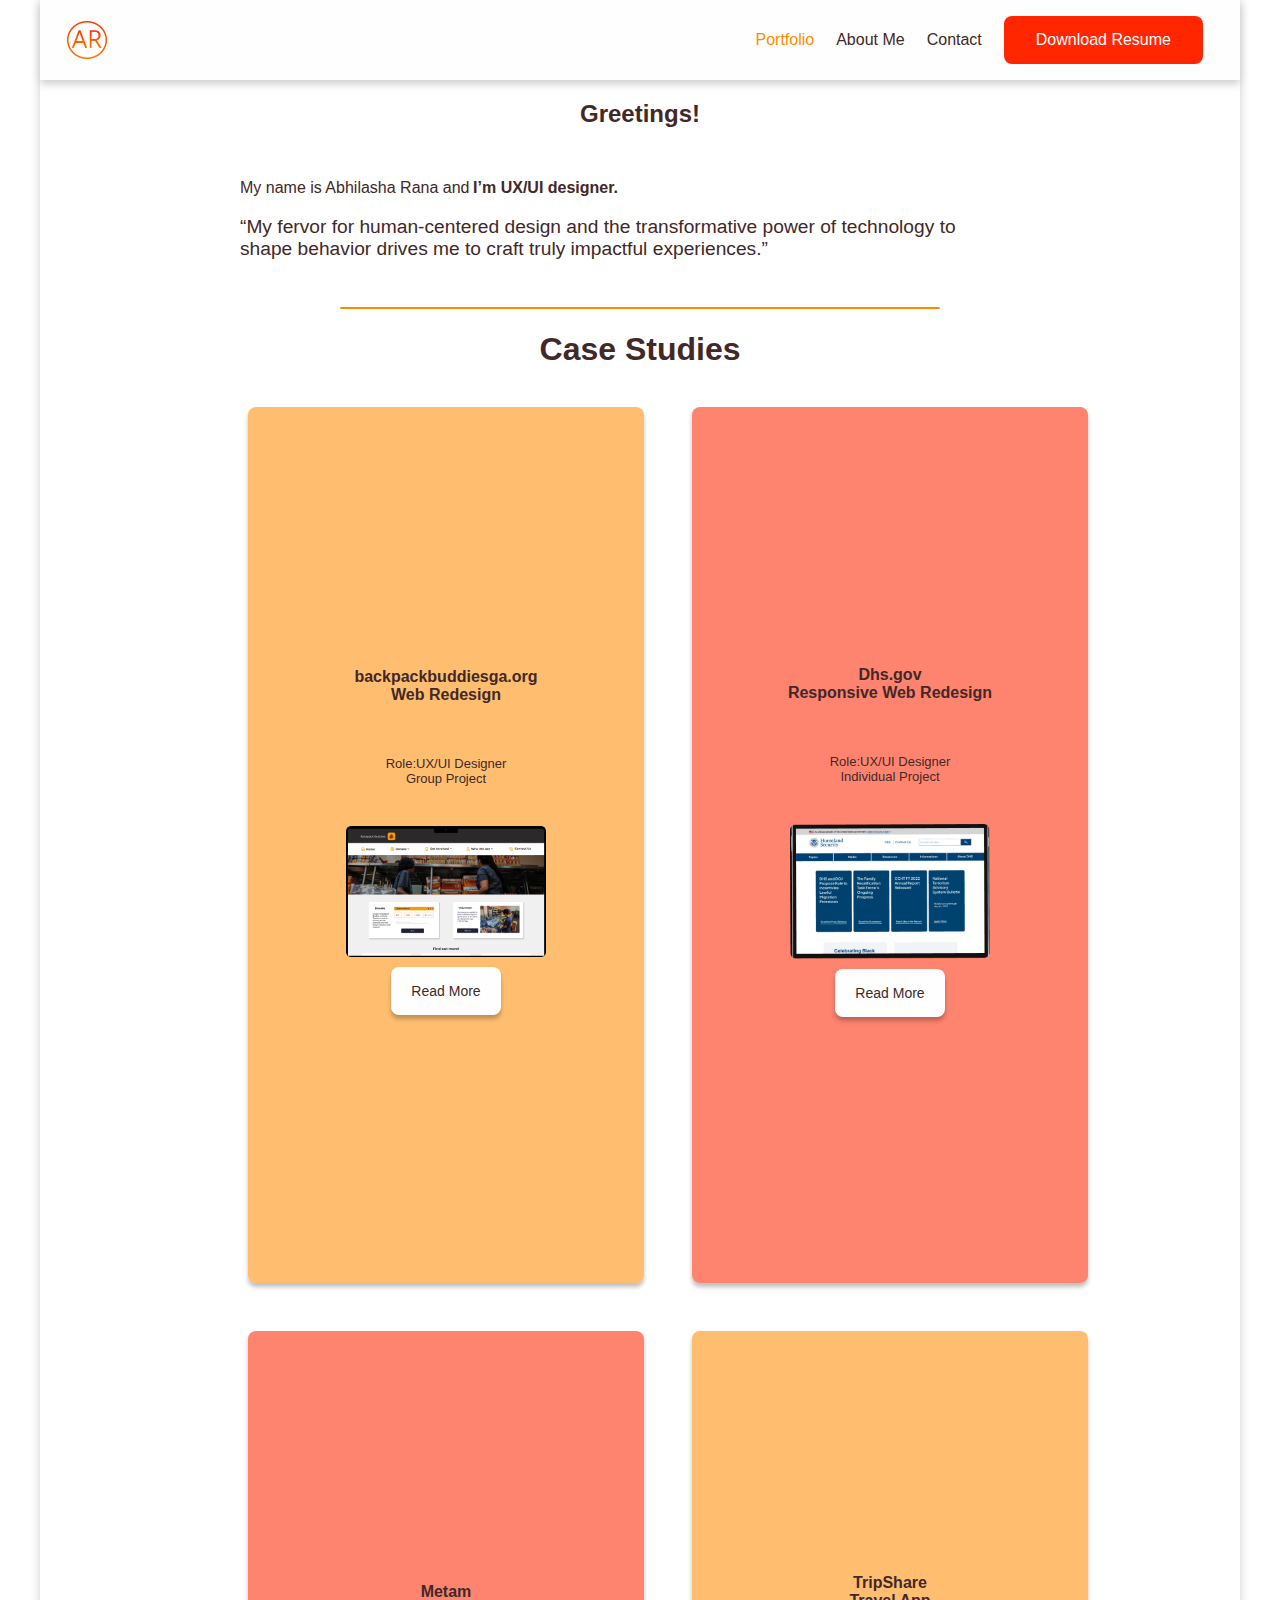
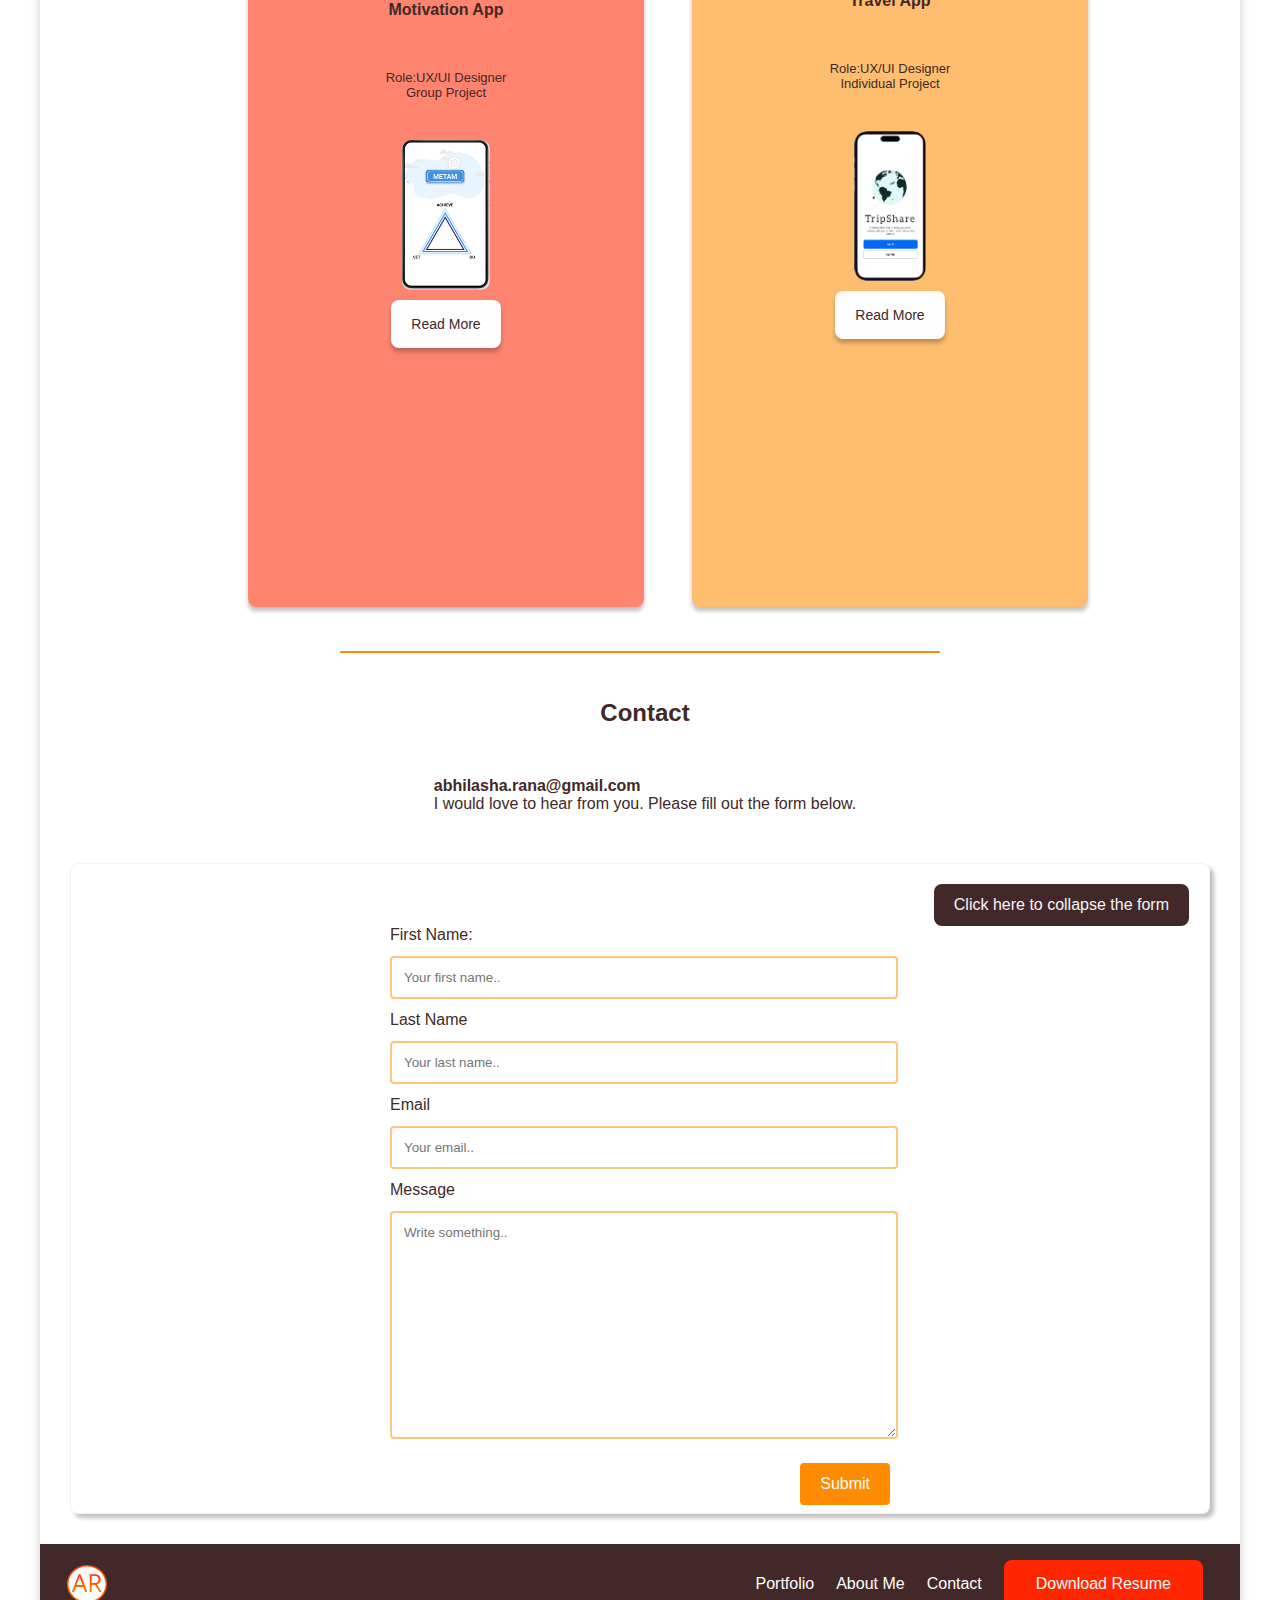
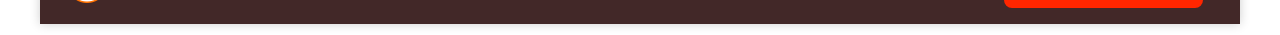
==== index.html @ 537cb875 "Changes" ====
<!DOCTYPE html>
<html lang="en">
<head>
    <meta charset="UTF-8">
    <title>Abhilasha Rana Portfolio</title>
    <!--HW 18. Added My Skills section on About Me page-->
        <link rel="icon" href="HOrangeLogo.png" />
        <link rel="Stylesheet" href="CSS/style.css" type="text/css"/>
        <link rel="preconnect" href="https://fonts.googleapis.com">
        <link rel="preconnect" href="https://fonts.gstatic.com" crossorigin>
        <link href="https://fonts.googleapis.com/css2?family=Oooh+Baby&family=Poppins:ital@0;1&display=swap" rel="stylesheet">
</head>
<body>
<!--Navbar Section   -->
<header class="navigation">
    <div class="logoDisplay"><img src="./Images/HOrangeLogo.png" class="logo" /></div>
    <nav >
       <ul >
         <li style="color:#FF8C00">Portfolio</li>
           <li><a style="color:#422828" href="aboutMe.html">About Me</a></About></li>
           <li><a style="color:#422828" href="mailto:abhilasha.rana@gmail.com">Contact</a></li>
           <li> <a href="./Documents/AbhilashaRanaUXUIResume2CareerServ.pdf">
            <button> Download Resume </button>
          </a> </li>
       </ul>
    </nav>
  </header>
<!--B. Hero img-->
<!--HW18>>My Works below Hero img-->
<section class="heroImg">
<h2 >Greetings!</h2>
<br>
<div class="addPadding">
   
  <p style="font-weight: bold;"><span style="font-weight: lighter;font-size:medium;" > My name is Abhilasha Rana and</span>
   <span style="font-size: medium;"> I’m UX/UI designer.</span><br>
  </p>
  <p style="font-weight:light; font-size: larger;">
   “My fervor for human-centered design and the transformative power of technology to shape 
    behavior drives me to craft truly impactful experiences.”
</p>
</div>
   <hr class="smallHRstyle">
</div>


<!-- HW18- My Work constructed using CSS Grid-->

<h1>Case Studies</h1>
<br>
<div class="gridContainer"> 
   <div class="caseStudy1">
    <h4>backpackbuddiesga.org<br> Web Redesign</h4>
    <p>Role:UX/UI Designer <br>Group Project</p>
    <img class="caseStudyImg" src="./Images/BackPackBuddiesDesktop.png"/>
    <button class="ReadMorebutton"> Read More</button><br>
   </div>
    
   <div class="caseStudy2">
    <h4>Dhs.gov<br> Responsive Web Redesign</h4>
    <p>Role:UX/UI Designer <br>Individual Project</p>
    <img class="caseStudyImg" src="./Images/RedesignDesktop.png"/>
    <button class="ReadMorebutton"> Read More</button><br>
   </div>
   
   <div class="caseStudy3">
    <h4> Metam <br> Motivation App</h4>
    <p>Role:UX/UI Designer <br>Group Project</p>
    <img class="caseStudyMobileImg" src="./Images/MetamMobile.png"/>
    <button class="ReadMorebutton"> Read More</button><br>
   </div>
    
   <div class="caseStudy4">
    <h4>TripShare<br> Travel App</h4>
    <p>Role:UX/UI Designer <br>Individual Project</p>
    <img class="caseStudyMobileImg" src="./Images/TripShareMobile.png"/>
    <button class="ReadMorebutton"> Read More</button><br><br> 
    
    </div>

   </div>

</section>
<br><br>

<hr class="smallHRstyle">

<!--C. Footer-->
<!--HW 19- Interactive Form Accordian-->
<br>

<section>
      
      <div class="contactForm">
         <h2>Contact</h2>
        <p><span style="font-weight: bold;font-size: medium">abhilasha.rana@gmail.com</span><br>
         <span style="font-weight: lighter;font-size: medium">I would love to hear from you. Please fill out the form below. </span>
        </p>
      </div>
       <div class="form-container">
            <button class="expandable"> Click here to collapse the form </button>
         
            <div class="form-content"> 
             <form>
               <label for="fname">First Name:</label>
               <input type="text" id="fname" name="firstname" placeholder="Your first name.." required>
               <label for="lname">Last Name</label>
		         <input type="text" id="lname" name="lastname" placeholder="Your last name.." required>
               <label for="email">Email</label>
               <input type="email" id="email" name="email" placeholder="Your email.." required>
               <label for="message">Message</label>
               <textarea id="message" name="message" placeholder="Write something.." style="height:200px" required></textarea>
             </form>
             <button id="submitButton" type="submit">Submit</button>
            </div>
            
       

     </div>

   <!--Footer navigation section-->

     <footer class="footerNav">
       <div class="logoDisplay"><img src="Images/HOrangeLogo.png" class="logo" /></div>
       
      
       <nav >
         <ul >
             <li> <a href="index.html"></a>Portfolio </li>
             <li><a href="aboutMe.html"></a>About Me</li>
             <li ><a style="color:#fefefe" href="mailto:abhilasha.rana@gmail.com">Contact </a></li>
             
             <li> <a href="./Documents/AbhilashaRanaUXUIResume2CareerServ.pdf">
              <button> Download Resume </button>
            </a> </li>
         </ul>
  
   </footer>
</section>

    
</body>
<script src="https://ajax.googleapis.com/ajax/libs/jquery/3.5.1/jquery.min.js"></script>
<script src="js/index.js"></script>
</html>
---- CSS/style.css ----
/** HW 19  **/

.contactForm{
 display:flex;
 flex-direction: column;
 align-items: center;
 margin: 0;
 margin-left: 30px;
 margin-right: auto;
 margin-bottom: 20px;
 max-width: 1150px;
 height: auto;;
 font-family: 'Plus Jakarta Sans', sans-serif;
 color: #422828;

}

.form-container {
    margin: 0;
 margin-left: 30px;
 margin-right: 30px;
 margin-bottom: 30px;
 max-width: 1150px;
 min-height: 40px;
 font-family: 'Plus Jakarta Sans', sans-serif;
 color: #422828;


    border: .05px solid #f2f2f2;
    box-shadow: 4px 4px 4px rgba(0, 0, 0, 0.25);
    border-radius: 8px;
    padding: 20px;
    
  }


.expandable,
.collapsible {
    
  background-color: #42282890;
  color: whitesmoke;
  padding: 12px 20px;
  border: none;
  border-radius: 8px;
  text-align: center;
  font-size: 16px;
  cursor: pointer;
  float:right;
}

.active,
.expandable:hover,
.collapsible:hover {
  background-color: #422828;
}


  .form-content {
    margin: auto;
    max-width: 500px;
    padding:30px;
    border: 0 solid #f2f2f2;
    border-radius: 5px;
    background-color: white;
  }

  #plusImg{

    height: 30px;
    width:30px;
    align-items: right;
  }

 

input[type=text], input[type=email], textarea {
    width: 96%;
    padding: 12px;
    border: 2px solid #ff8c0080;
    border-radius: 4px;
    resize: vertical;
    font-family: 'Plus Jakarta Sans', sans-serif;
    color: #422828;
}
#message{

margin-bottom: 20px;
}

label {
    padding: 12px 12px 12px 0;
    display: inline-block;
}

#submitButton[type=submit] {
    background-color: #FF8C00;
    color: white;
    padding: 12px 20px;
    border: none;
    border-radius: 4px;
    cursor: pointer;
    float: right;
}


/** HW 18 My Work section-Portfolio page  **/


.gridContainer{

    display:grid;
    height:200vh;
    width:70%;
    padding-left:  13rem; ;
    padding-right: 13rem;
    gap: 3rem;
    grid-template-columns: 1fr 1fr;
    grid-template-rows: 1fr 1fr ;
    grid-template-areas: 
    'caseStudy1 caseStudy2'
     'caseStudy3 caseStudy4'
    ;

}

.ReadMorebutton{
    display: inline-block;
    background-color: #FFFEFE;
    box-shadow: 0px 4px 4px rgba(0, 0, 0, 0.25);
    border-radius: 8px;
     border: none;
     color: #422828;
     text-align: center;
    text-decoration: none;
    padding: 16px 20px;
    font-size: 14px;
     
    }

.caseStudyImg {
 height:auto;
 width: 200px;
  }

.caseStudyMobileImg{
   height:150px;
   width: auto; 
  }

.caseStudy1{
    display:flex;
    flex-direction: column;
    justify-content:center;
    align-items:center ;
    background: #FF8C0090;
    box-shadow: 0px 4px 4px rgba(0, 0, 0, 0.25);
    border-radius: 8px;
/** RowStart/ColStart/RowEnd/ColEnd **/
/**grid-area: 1/1/1/2; **/
padding-bottom: 10px;
grid-area: caseStudy1;

}

.caseStudy2{
    display:flex;
    flex-direction: column;
    justify-content:center;
    align-items:center ;
background: #FF260090;
box-shadow: 0px 4px 4px rgba(0, 0, 0, 0.25);
border-radius: 8px;
/**grid-area: 1/2/1/2;**/
padding-bottom: 10px;
grid-area: caseStudy2;
}

.caseStudy3{
    display:flex;
    flex-direction: column;
    justify-content:center;
    align-items:center ;
background: #FF260090;
box-shadow: 0px 4px 4px rgba(0, 0, 0, 0.25);
border-radius: 8px;  
grid-area: 2/1/2/2;
padding-bottom: 10px;
grid-area: caseStudy3;
 }

.caseStudy4{
    display:flex;
    flex-direction: column;
    justify-content:center;
    align-items:center ;
background: #FF8C0090;
box-shadow: 0px 4px 4px rgba(0, 0, 0, 0.25);
border-radius: 8px;
grid-area: 2/2/2/2;
padding-bottom: 10px;
grid-area: caseStudy4;
}


/** HW 18  My Skill section-About Me page  **/


.flexContainer{
    display:flex;
    flex-direction: row;
    justify-content:center;
    align-items: center;
    height:auto;
    gap:2rem;
    margin: 20px 30px 30px 30px;
    padding-bottom: 30px;

}
.userResearch{
    flex:1;
    max-width: 33%;
    padding:20px;
    background-color: #f4ca96;
    border-radius: 5px;
    text-align:center;
   
}

.userInterfaceDesign{
    flex:1;
    max-width: 33%;
    padding:20px;
    background-color: #f4ca96;
   
    border-radius: 5px;
    text-align:center;

}
.webDevelopment{
    flex:1;
    max-width: 33%;
    padding:20px;
    background-color: #f4ca96;
    border-radius: 5px;
    text-align:center;
}

.smallHRstyle{
    
    
    background-color: #FF8C00;
    width: 50%;
    height: 2px;
    border: none;
    border-radius: 4px;
}







/** HW 17 **/


.addPadding{
    display: block;
    align-items: center;
    width: 80%;
    padding-bottom: 20px;
    text-align: left;
}

.addPadding p{
    font-size: auto;
    margin-inline-start: 200px;
    margin-inline-end: 30px;
    display: block;
    margin-block-start: 1em;
    margin-block-end: 1em;
    

 }

 .addPadding img{
    width: 200px;
    float: right;
    margin: 5px 0px 20px 20px;
    border-radius: 8px;
    /**box-shadow: 4px 4px 8px #CECECE; **/
   
 }



.navigation{
    background-color:#FFFEFE ;
    display: flex;
    align-items: center;
    box-shadow: 0px 4px 8px #CECECE;
    flex-direction: row;
   justify-content: space-between;
    padding: 0px 16px 0px 16px;
     height: 80px;
  
}

.logo{
    width: 40%;
    padding: 1%;
    display: flex;
    justify-content: center;
    align-items: center;
    margin: 10px;
   

}

.logoDisplay{
    display: inline-block;
    color:#422828;
}

nav {
   
    display: inline-block;
    margin: 10px;

}

nav ul{
    display: flex;
    flex-direction: row;
    list-style-type: none;
    text-decoration: none;
    align-items: baseline;

}


li{
    display: inline-block;
    padding: 11px 11px;
   
    }


a {
        text-decoration: none;
       
    }


    
button {
        background-color: #FF2600; /* red */
        border: none;
        color: white;
        padding: 15px 32px;
        text-align: center;
        text-decoration: none;
        display: inline-block;
        font-size: 16px;
        border-radius: 8px;
      }


      button[type=submit]:hover {
        background-color: #FF260080;
    }
    

body {
    background-color: white;
    margin: 0;
    margin-left: auto;
    margin-right: auto;
    max-width: 1200px;
    height:auto;
    font-family: 'Plus Jakarta Sans', sans-serif;
    color: #422828;
    box-shadow: 0px 0px 10px #CECECE;
}

.footerNav{
    background-color:#422828 ;
    display: flex;
    align-items: center;
    flex-direction: row;
    justify-content: space-between;
    padding: 0px 16px 0px 16px;
    height: 80px;
    font-family: 'Plus Jakarta Sans', sans-serif;
    color: white;

}

.heroImg{
    text-align:center;
    height: auto;
    

}

img {
 
    display: inline-block;
    width: 130px;
    height:auto;
    padding: 10px;
    overflow-clip-margin: content-box;
    overflow: clip;
}


p{
    margin: 30px;
    font-size: small;
}
/** HW 18 Media Queries**/


@media (max-width:600px) {

  
    .flexContainer {
        flex-direction:column;
        width:100%;
        align-items: center;
        
      
        
    }
    .userResearch, .userInterfaceDesign, .webDevelopment{
        max-width: 80%;
        
    }
   
    .gridContainer{
        display:grid;
        height:auto;
        padding-left: 7rem;
        padding-right: 3rem;
       
        grid-template-columns: 1fr;
        grid-template-rows: 1fr 1fr 1fr 1fr ;
       grid-template-areas: 
       'caseStudy1'
       'caseStudy2'
       'caseStudy3'
       'caseStudy4';
       
    
    
    }
    .caseStudy1, .caseStudy2, .caseStudy3, .caseStudy4{
        max-width: 80%;
    }

}
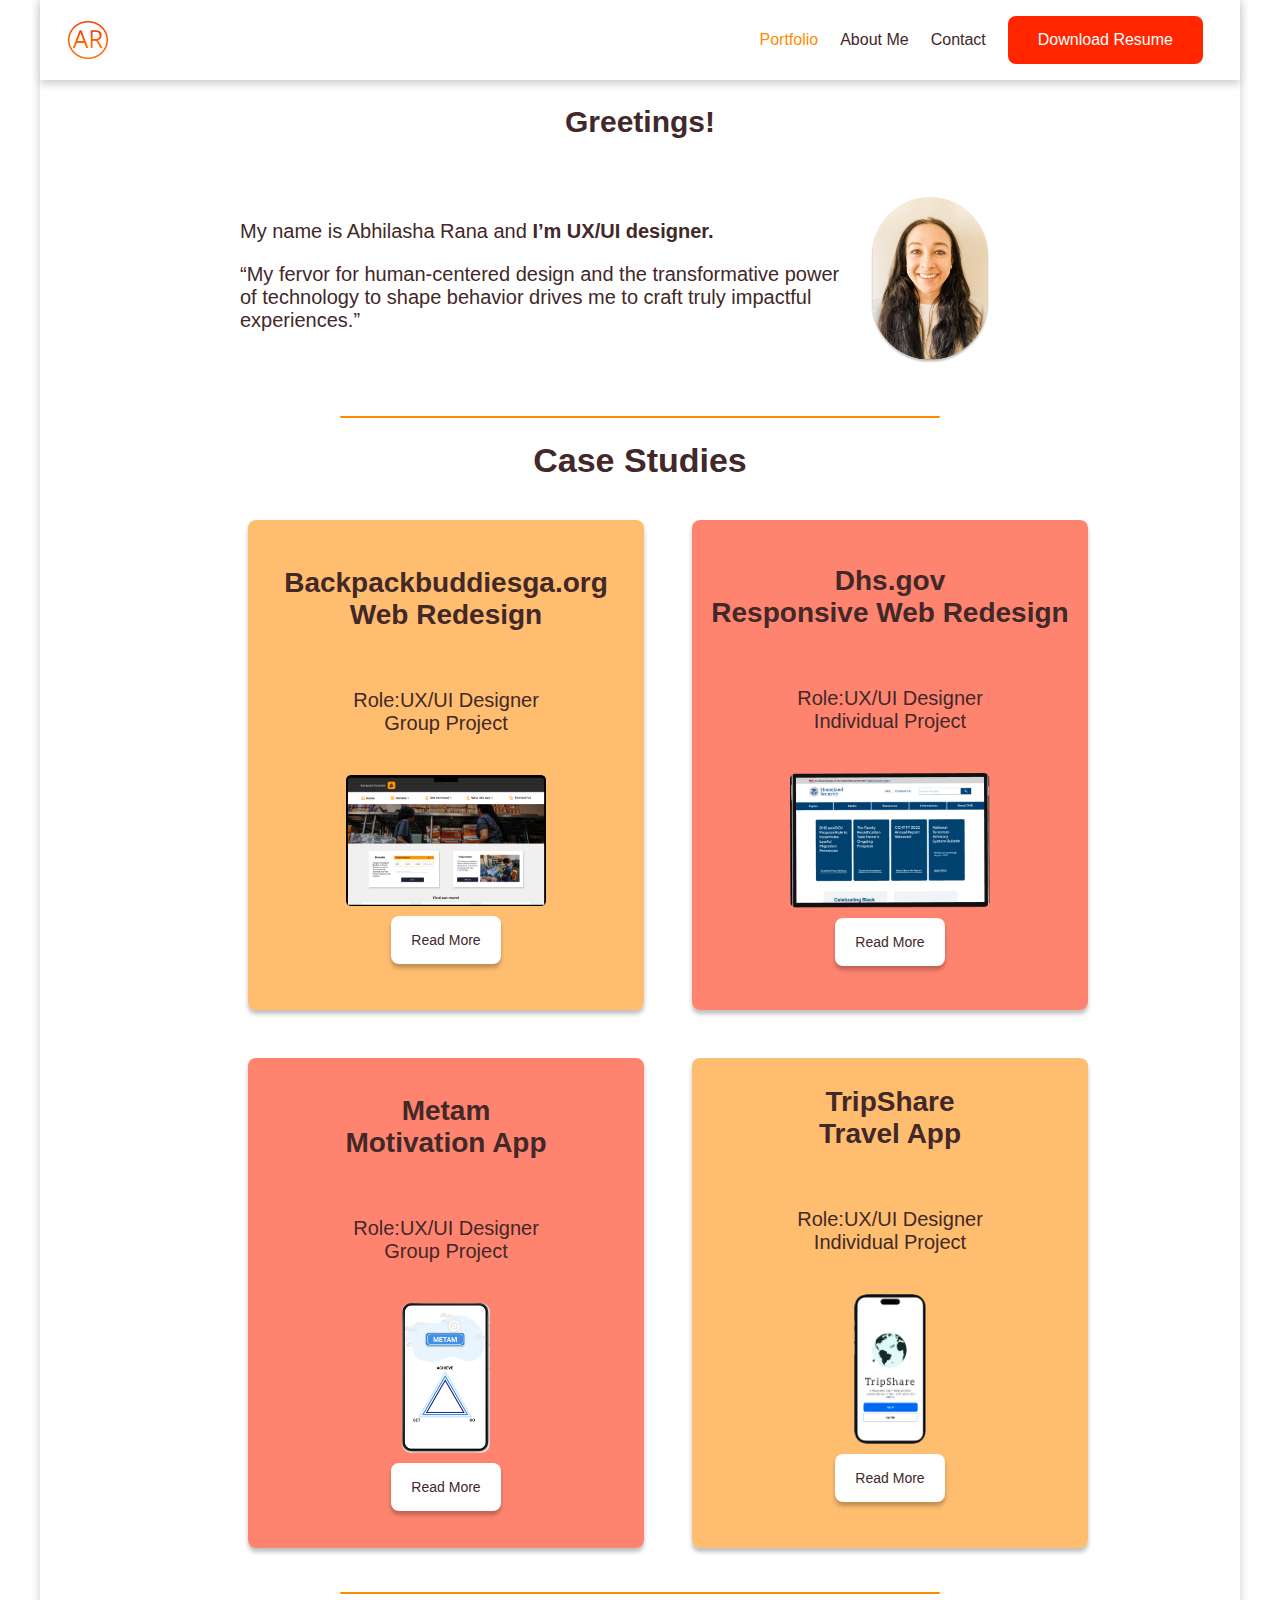
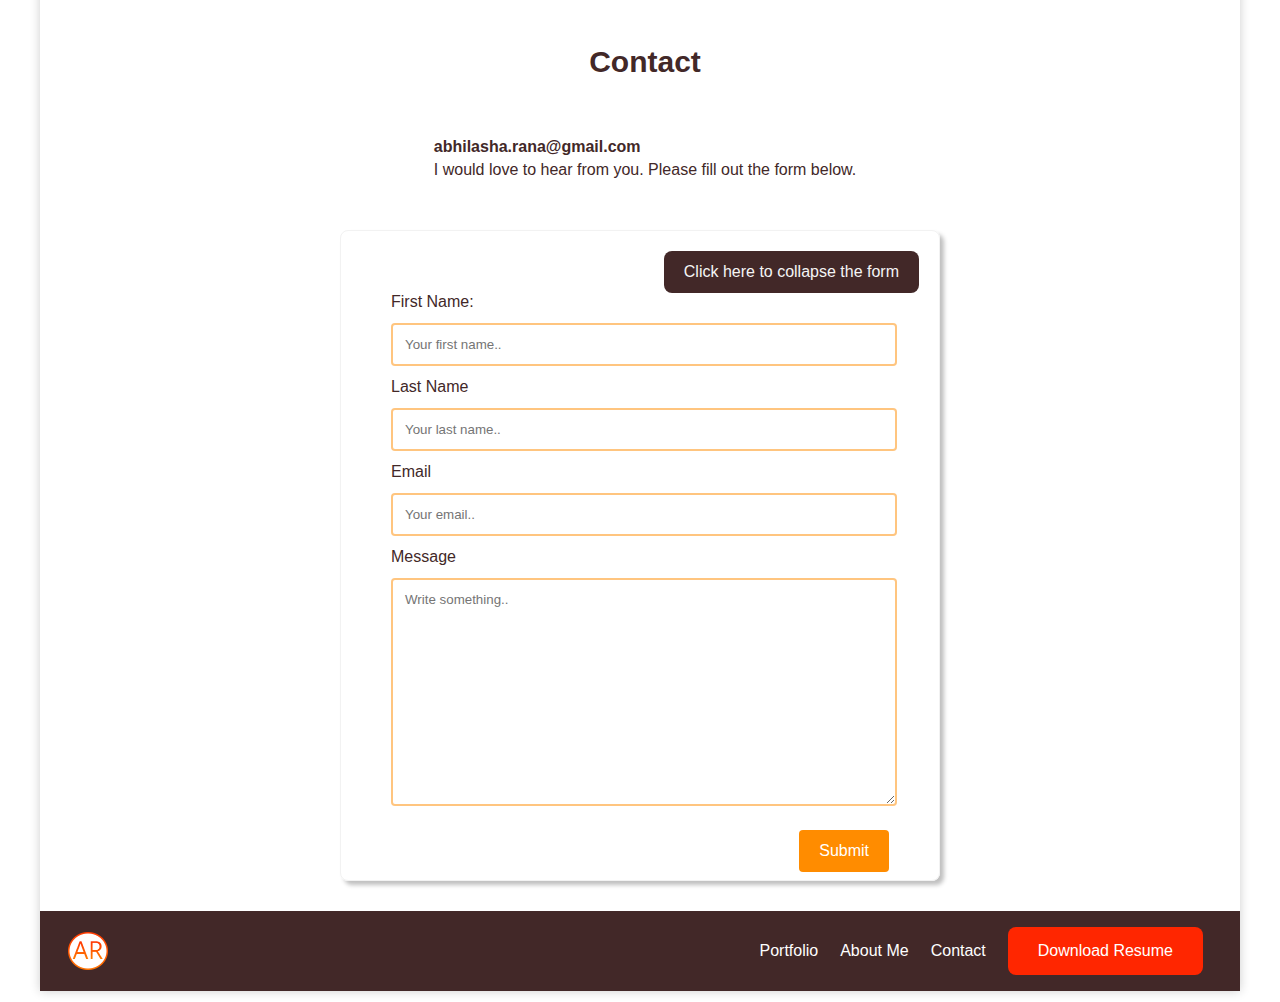
==== commit 193b7dad: "made some changes" ====
--- a/index.html
+++ b/index.html
@@ -13,35 +13,46 @@
 <body>
 <!--Navbar Section   -->
 <header class="navigation">
-    <div class="logoDisplay"><img src="./Images/HOrangeLogo.png" class="logo" /></div>
+    <img src="./Images/HOrangeLogo.png" id="logoImg" />
     <nav >
        <ul >
          <li style="color:#FF8C00">Portfolio</li>
            <li><a style="color:#422828" href="aboutMe.html">About Me</a></About></li>
-           <li><a style="color:#422828" href="mailto:abhilasha.rana@gmail.com">Contact</a></li>
-           <li> <a href="./Documents/AbhilashaRanaUXUIResume2CareerServ.pdf">
+           <li><a style="color:#422828" href="mailto:abhilasha.rana@gmail.com" target="_blank">Contact</a></li>
+           <li> <a href="./Documents/AbhilashaRanaUXUIResume2CareerServ.pdf" target="_blank">
             <button> Download Resume </button>
           </a> </li>
        </ul>
     </nav>
+   </div>
+    </header>
   </header>
+
+
 <!--B. Hero img-->
 <!--HW18>>My Works below Hero img-->
 <section class="heroImg">
 <h2 >Greetings!</h2>
 <br>
+
 <div class="addPadding">
-   
-  <p style="font-weight: bold;"><span style="font-weight: lighter;font-size:medium;" > My name is Abhilasha Rana and</span>
-   <span style="font-size: medium;"> I’m UX/UI designer.</span><br>
-  </p>
-  <p style="font-weight:light; font-size: larger;">
+
+    <img  src="./Images/YellowProfile pic.png"  id="portfolioImg" alt="Abhilasha Rana's photo" />
+
+    <br>
+    <p><span style="font-weight: lighter;" > My name is Abhilasha Rana and</span>
+      <span style="font-weight:600;"> I’m UX/UI designer.</span><br>
+    </p>
+    <p style="font-weight:lighter;">
    “My fervor for human-centered design and the transformative power of technology to shape 
     behavior drives me to craft truly impactful experiences.”
-</p>
-</div>
+   </p>
+
+</div> <br><br>
+   
+  
+
    <hr class="smallHRstyle">
-</div>
 
 
 <!-- HW18- My Work constructed using CSS Grid-->
@@ -50,28 +61,28 @@
 <br>
 <div class="gridContainer"> 
    <div class="caseStudy1">
-    <h4>backpackbuddiesga.org<br> Web Redesign</h4>
+    <h3>Backpackbuddiesga.org<br> Web Redesign</h3>
     <p>Role:UX/UI Designer <br>Group Project</p>
     <img class="caseStudyImg" src="./Images/BackPackBuddiesDesktop.png"/>
     <button class="ReadMorebutton"> Read More</button><br>
    </div>
     
    <div class="caseStudy2">
-    <h4>Dhs.gov<br> Responsive Web Redesign</h4>
+    <h3>Dhs.gov<br> Responsive Web Redesign</h3>
     <p>Role:UX/UI Designer <br>Individual Project</p>
     <img class="caseStudyImg" src="./Images/RedesignDesktop.png"/>
     <button class="ReadMorebutton"> Read More</button><br>
    </div>
    
    <div class="caseStudy3">
-    <h4> Metam <br> Motivation App</h4>
+    <h3> Metam <br> Motivation App</h3>
     <p>Role:UX/UI Designer <br>Group Project</p>
     <img class="caseStudyMobileImg" src="./Images/MetamMobile.png"/>
     <button class="ReadMorebutton"> Read More</button><br>
    </div>
     
    <div class="caseStudy4">
-    <h4>TripShare<br> Travel App</h4>
+    <h3>TripShare<br> Travel App</h3>
     <p>Role:UX/UI Designer <br>Individual Project</p>
     <img class="caseStudyMobileImg" src="./Images/TripShareMobile.png"/>
     <button class="ReadMorebutton"> Read More</button><br><br> 
@@ -97,9 +108,9 @@
          <span style="font-weight: lighter;font-size: medium">I would love to hear from you. Please fill out the form below. </span>
         </p>
       </div>
+
        <div class="form-container">
             <button class="expandable"> Click here to collapse the form </button>
-         
             <div class="form-content"> 
              <form>
                <label for="fname">First Name:</label>
@@ -113,28 +124,20 @@
              </form>
              <button id="submitButton" type="submit">Submit</button>
             </div>
-            
-       
-
-     </div>
+      </div>
 
    <!--Footer navigation section-->
 
      <footer class="footerNav">
-       <div class="logoDisplay"><img src="Images/HOrangeLogo.png" class="logo" /></div>
-       
-      
+       <img  src="Images/HOrangeLogo.png" id="logoImg"/>
        <nav >
          <ul >
-             <li> <a href="index.html"></a>Portfolio </li>
-             <li><a href="aboutMe.html"></a>About Me</li>
-             <li ><a style="color:#fefefe" href="mailto:abhilasha.rana@gmail.com">Contact </a></li>
-             
-             <li> <a href="./Documents/AbhilashaRanaUXUIResume2CareerServ.pdf">
-              <button> Download Resume </button>
-            </a> </li>
-         </ul>
-  
+            <li> <a style="color:#fefefe" href="index.html">Portfolio</a></li>
+            <li><a style="color:#fefefe" href="aboutMe.html">About Me</a></li>
+            <li ><a style="color:#fefefe" href="mailto:abhilasha.rana@gmail.com" target="_blank">Contact </a></li>
+            
+            <li> <a href="./Documents/AbhilashaRanaUXUIResume2CareerServ.pdf" target="_blank"><button> Download Resume </button></a></li>
+        </ul>
    </footer>
 </section>
 
--- a/CSS/style.css
+++ b/CSS/style.css
@@ -17,20 +17,18 @@
 }
 
 .form-container {
-    margin: 0;
- margin-left: 30px;
- margin-right: 30px;
+ margin: 0;
+ margin-left: 300px;
+ margin-right: 300px;
  margin-bottom: 30px;
  max-width: 1150px;
  min-height: 40px;
  font-family: 'Plus Jakarta Sans', sans-serif;
  color: #422828;
-
-
-    border: .05px solid #f2f2f2;
-    box-shadow: 4px 4px 4px rgba(0, 0, 0, 0.25);
-    border-radius: 8px;
-    padding: 20px;
+ border: .05px solid #f2f2f2;
+ box-shadow: 4px 4px 4px rgba(0, 0, 0, 0.25);
+ border-radius: 8px;
+ padding: 20px;
     
   }
 
@@ -65,14 +63,6 @@
     background-color: white;
   }
 
-  #plusImg{
-
-    height: 30px;
-    width:30px;
-    align-items: right;
-  }
-
- 
 
 input[type=text], input[type=email], textarea {
     width: 96%;
@@ -110,7 +100,7 @@
 .gridContainer{
 
     display:grid;
-    height:200vh;
+    
     width:70%;
     padding-left:  13rem; ;
     padding-right: 13rem;
@@ -307,21 +297,7 @@
   
 }
 
-.logo{
-    width: 40%;
-    padding: 1%;
-    display: flex;
-    justify-content: center;
-    align-items: center;
-    margin: 10px;
-   
-
-}
-
-.logoDisplay{
-    display: inline-block;
-    color:#422828;
-}
+
 
 nav {
    
@@ -358,7 +334,7 @@
         background-color: #FF2600; /* red */
         border: none;
         color: white;
-        padding: 15px 32px;
+        padding: 15px 30px;
         text-align: center;
         text-decoration: none;
         display: inline-block;
@@ -405,7 +381,6 @@
 }
 
 img {
- 
     display: inline-block;
     width: 130px;
     height:auto;
@@ -413,11 +388,52 @@
     overflow-clip-margin: content-box;
     overflow: clip;
 }
+#portfolioImg{
+
+   width: 120px;
+}
+
+
+
+#logoImg{
+    display: inline-block;
+    color:#422828;
+    margin-left: 20px;
+    width: 40px;
+    padding: 2px;
+    display: flex;
+    justify-content: center;
+    align-items: center;
+    margin: 10px;
+}
+
 
 
 p{
     margin: 30px;
-    font-size: small;
+    font-size: 20px;
+}
+
+h1{
+    font-size: 34px; 
+    font-weight: bold;
+}
+
+h2{
+    font-size: 30px;
+    font-weight: bold;
+}
+
+h3{
+
+    font-size: 28px;
+    font-weight: bold;
+}
+
+h4{
+
+    font-size: 24px;
+    font-weight: bold;
 }
 /** HW 18 Media Queries**/
 
@@ -459,4 +475,35 @@
         max-width: 80%;
     }
 
+    .form-container{
+        margin-left: 2px;
+        margin-right:2px;
+        
+    }
+   
+
+      .expandable, .collapsible {
+        display: block;
+        padding: 12px 20px;
+       
+        font-size: 1.2em;
+       
+      }
+    
+      .form-content {
+        display: block;
+        max-width:400px;
+        padding: 20px;
+        margin-top: 20px;
+        margin-bottom: 20px;
+      }
+     
+
+
+      input[type="text"],
+      input[type="email"],
+      textarea {
+        width: 100%;
+      }
+
 }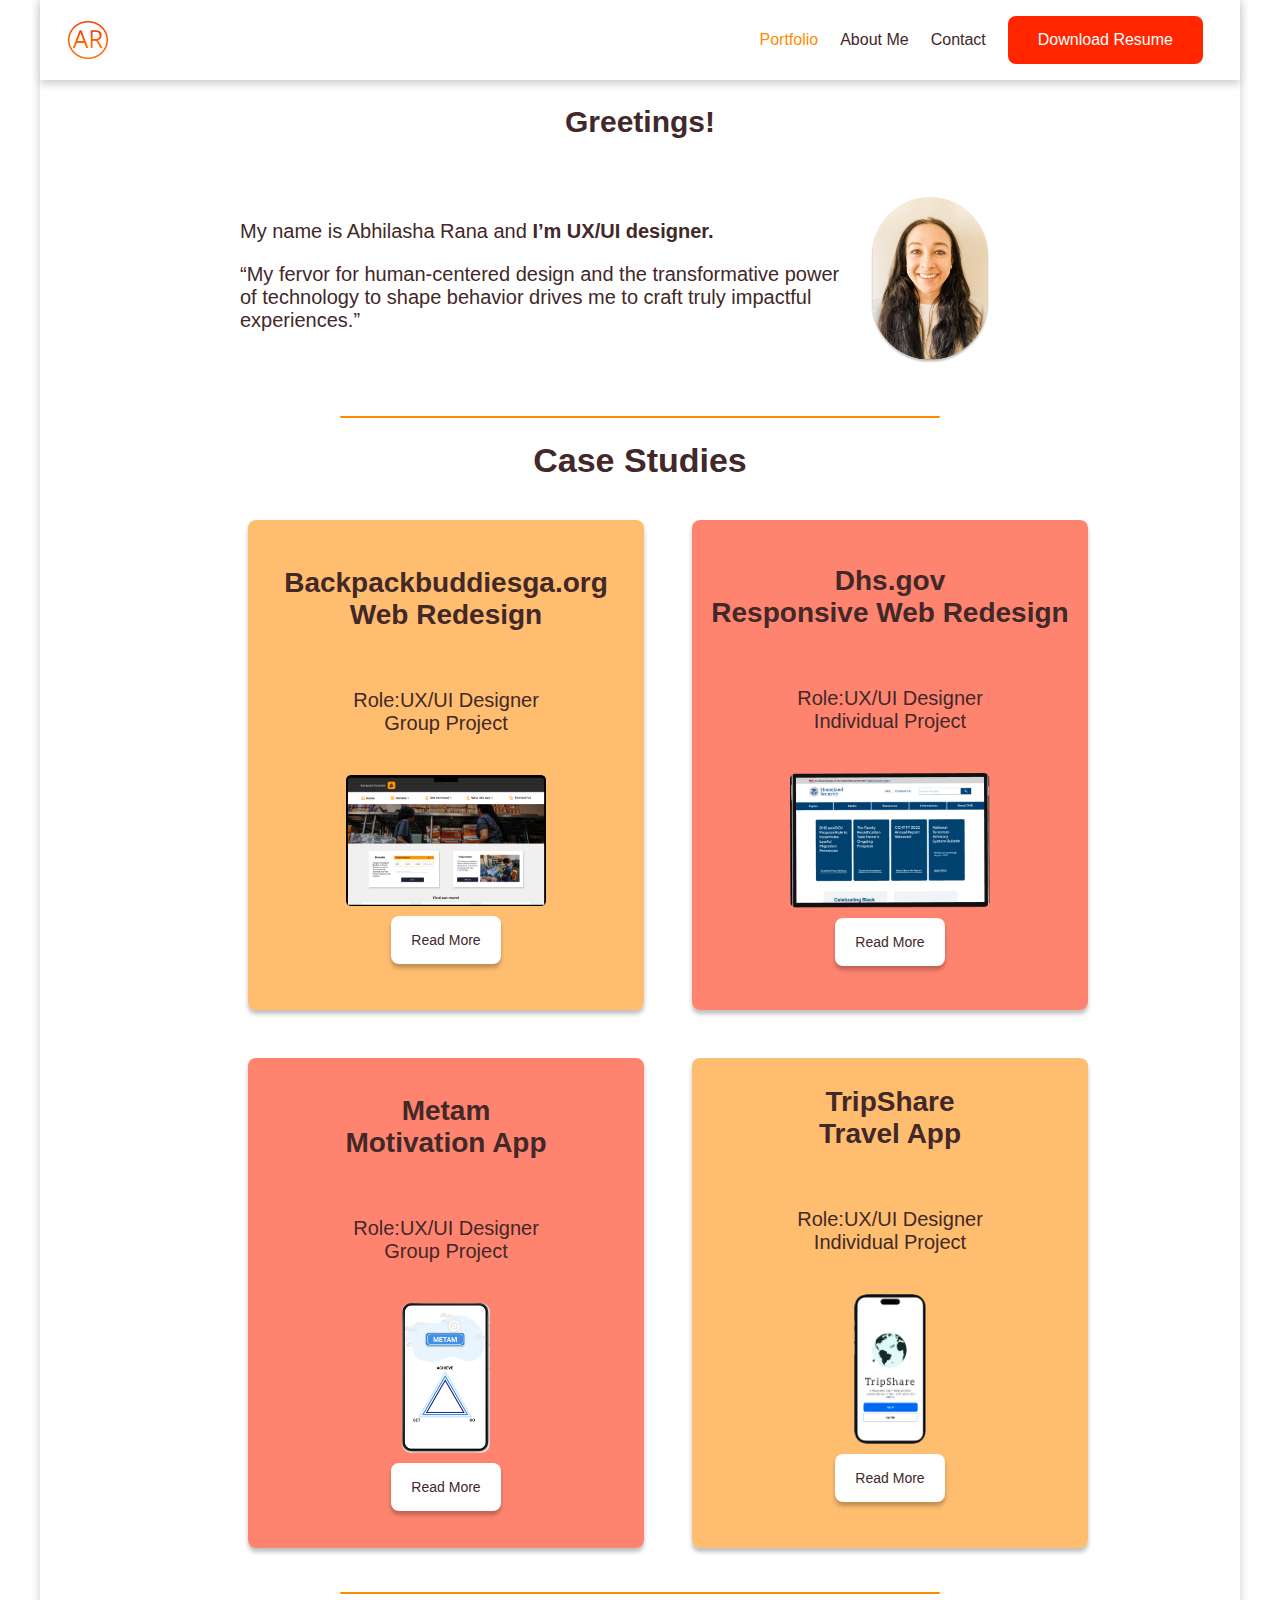
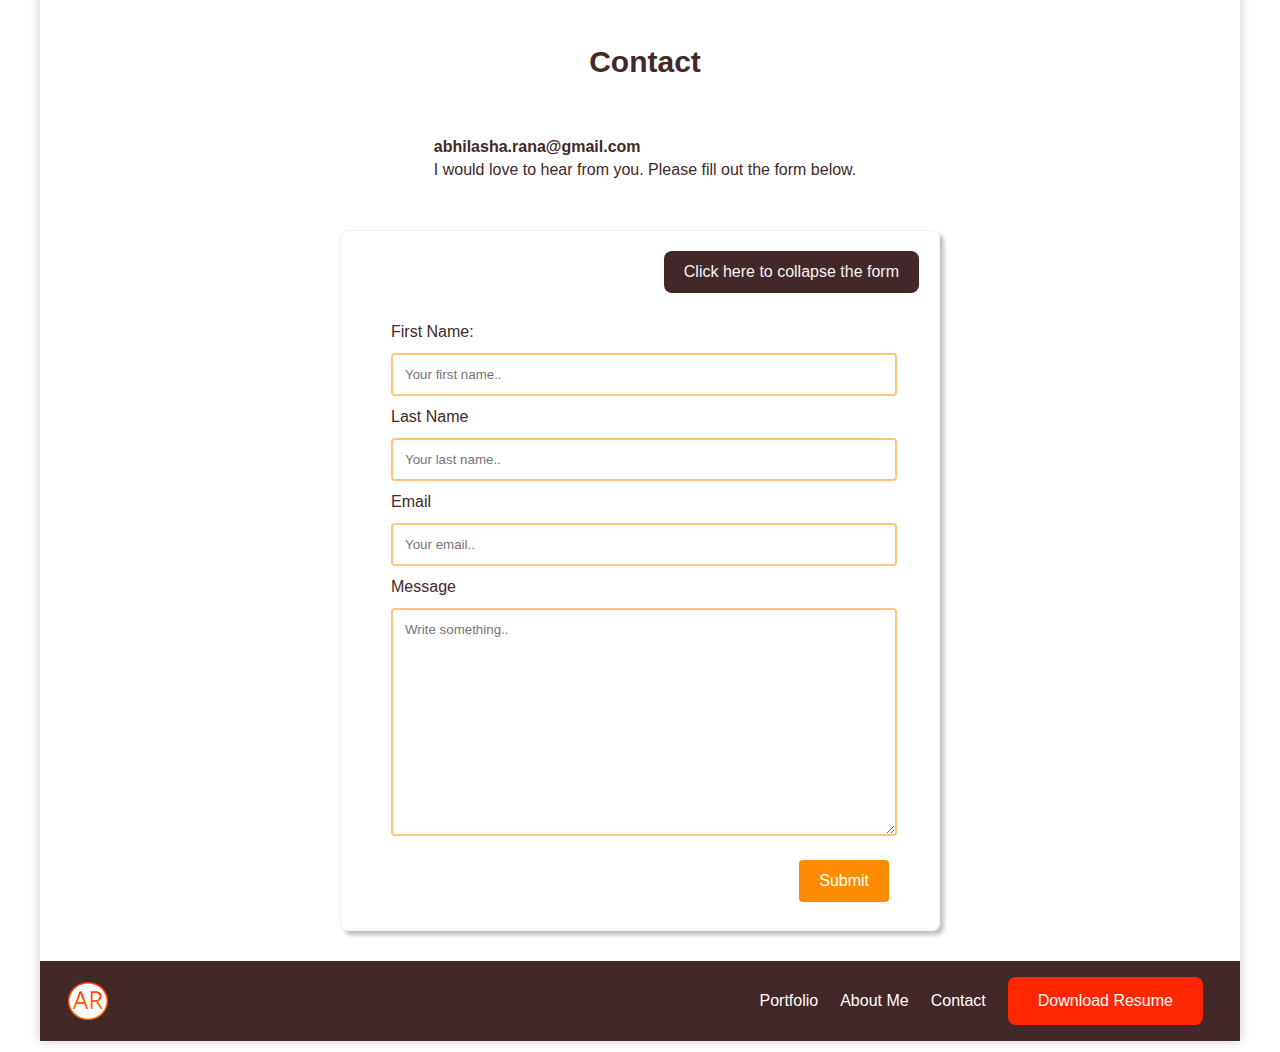
==== commit 41c7a04c: "Added padding and margin on form" ====
--- a/index.html
+++ b/index.html
@@ -110,7 +110,8 @@
       </div>
 
        <div class="form-container">
-            <button class="expandable"> Click here to collapse the form </button>
+            <div><button class="expandable"> Click here to collapse the form </button>
+            </div>
             <div class="form-content"> 
              <form>
                <label for="fname">First Name:</label>
--- a/CSS/style.css
+++ b/CSS/style.css
@@ -17,7 +17,7 @@
 }
 
 .form-container {
- margin: 0;
+ margin-top: 0px;
  margin-left: 300px;
  margin-right: 300px;
  margin-bottom: 30px;
@@ -28,14 +28,17 @@
  border: .05px solid #f2f2f2;
  box-shadow: 4px 4px 4px rgba(0, 0, 0, 0.25);
  border-radius: 8px;
- padding: 20px;
+ padding-top: 20px;
+ padding-left: 20px;
+ padding-right:20px;
+ padding-bottom: 40px;
     
   }
 
 
 .expandable,
 .collapsible {
-    
+  
   background-color: #42282890;
   color: whitesmoke;
   padding: 12px 20px;
@@ -55,7 +58,7 @@
 
 
   .form-content {
-    margin: auto;
+    margin-top:30px;
     max-width: 500px;
     padding:30px;
     border: 0 solid #f2f2f2;
